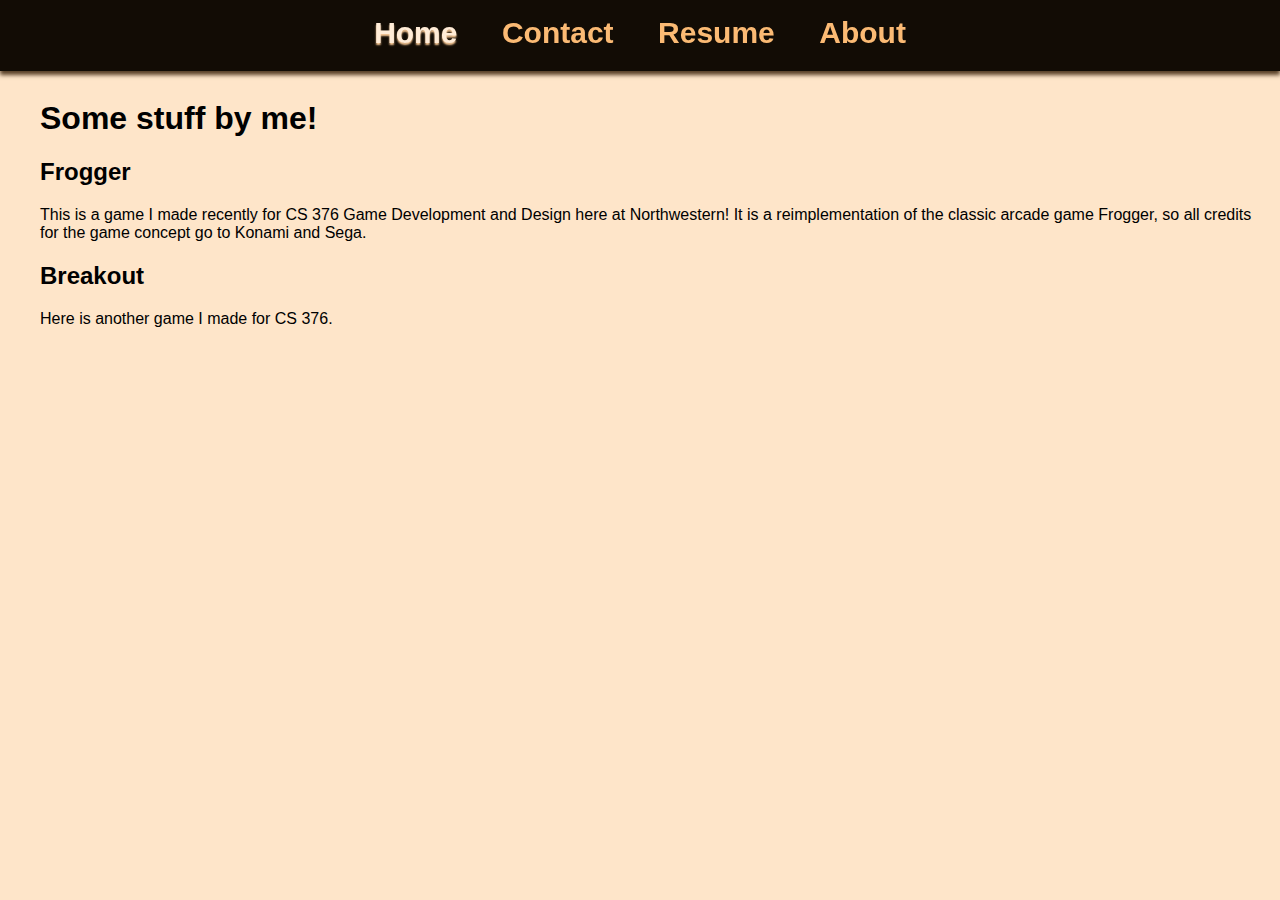
==== index.html @ dcdc4604 "Add files via upload" ====
<!DOCTYPE html>
<html>
    <head>
        <title>Home - Jada King</title>
        <link rel="stylesheet" href="styles.css">
    </head>
    <body>
        <nav role="navigation" class="top-nav">
            <ul>
                <li nav aria-current=page tabindex=0>Home</li>
                <!-- <li tabindex=1><a href="projects.html">Projects</a></li> -->
                <li tabindex=2><a href="contact.html">Contact</a></li>
                <li tabindex=3><a href="resume.pdf" target="_blank">Resume</a></li>
                <li tabindex=4><a href="about.html">About</a></li>
            </ul>
        </nav>
        <main>
            <h1>Some stuff by me!</h1>
            <div>
                <h2>Frogger</h2>
                <p>This is a game I made recently for CS 376 Game Development and Design here at Northwestern!
                    It is a reimplementation of the classic arcade game Frogger, so all credits for the game concept
                    go to Konami and Sega.
                </p>
            </div>
            <div>
                <h2>Breakout</h2>
                <p>Here is another game I made for CS 376.</p>
            </div>
        </main>
    </body>
</html>
---- styles.css ----
/* Everything */
body {
    background-color: rgb(254, 229, 201);
    font-family: sans-serif
}

.top-nav {
    background-color: rgb(18, 12, 5);
    position: fixed;
    color: rgb(251, 186, 116);
    top: 0px;
    right: 0px;
    left: 0px;
    box-shadow: 0px 4px 4px rgb(89, 65, 40);
    text-align: center;
}
nav [aria-current=page]{
    /* background-color: rgb(255, 207, 155); */
    color: rgb(255, 236, 215);
    text-shadow: 0px 2px 2px rgb(255, 207, 155);
    /* border-bottom: .25em solid rgb(97, 154, 103); */
    /* box-shadow: 0px 2px 2px rgb(68, 183, 79); */
}

nav.top-nav li{
    display: inline-block;
    font-family: sans-serif;
    font-weight: bold;
    margin-bottom: 5px;
    margin-right: 40px;
    user-select: none;
    font-size: 30px;
}

nav.top-nav li a{
    color: inherit;
    text-decoration: none;
}
nav.top-nav li a:visited{
    color: inherit;
    text-decoration: none;
}
nav.top-nav li:hover{
    color: rgb(255, 217, 156);
    text-shadow: 0px 2px 2px rgb(255, 207, 155);
    text-decoration: underline;
}


main{
    margin-top: 100px;
    margin-left: 2em;
}

/* Home Page */

/* Bio Page */
#pictobio div{

}

#portrait {
    float: left;
    /* border: 2px red dotted; */
    margin-right: 30px;
}

#bio {
    color: black;
    font-size: x-large;
    /* border: 2px red dotted; */
    width: 85%;
    margin: auto;
    
}

/* Contact Page */
form ul{
    list-style: none;
}

form ul li{
    margin-bottom: 10px;
}

form ul li label{
    display: inline-block;
    width: 100px;
    text-align: right;
}

input{
    width: 200px;
}

#submit{
    width: 100px;
}

input:invalid,
textarea:invalid {
    border: 1px dashed red;
}

input:valid,
textarea:valid {
    border: 2px solid black;
}
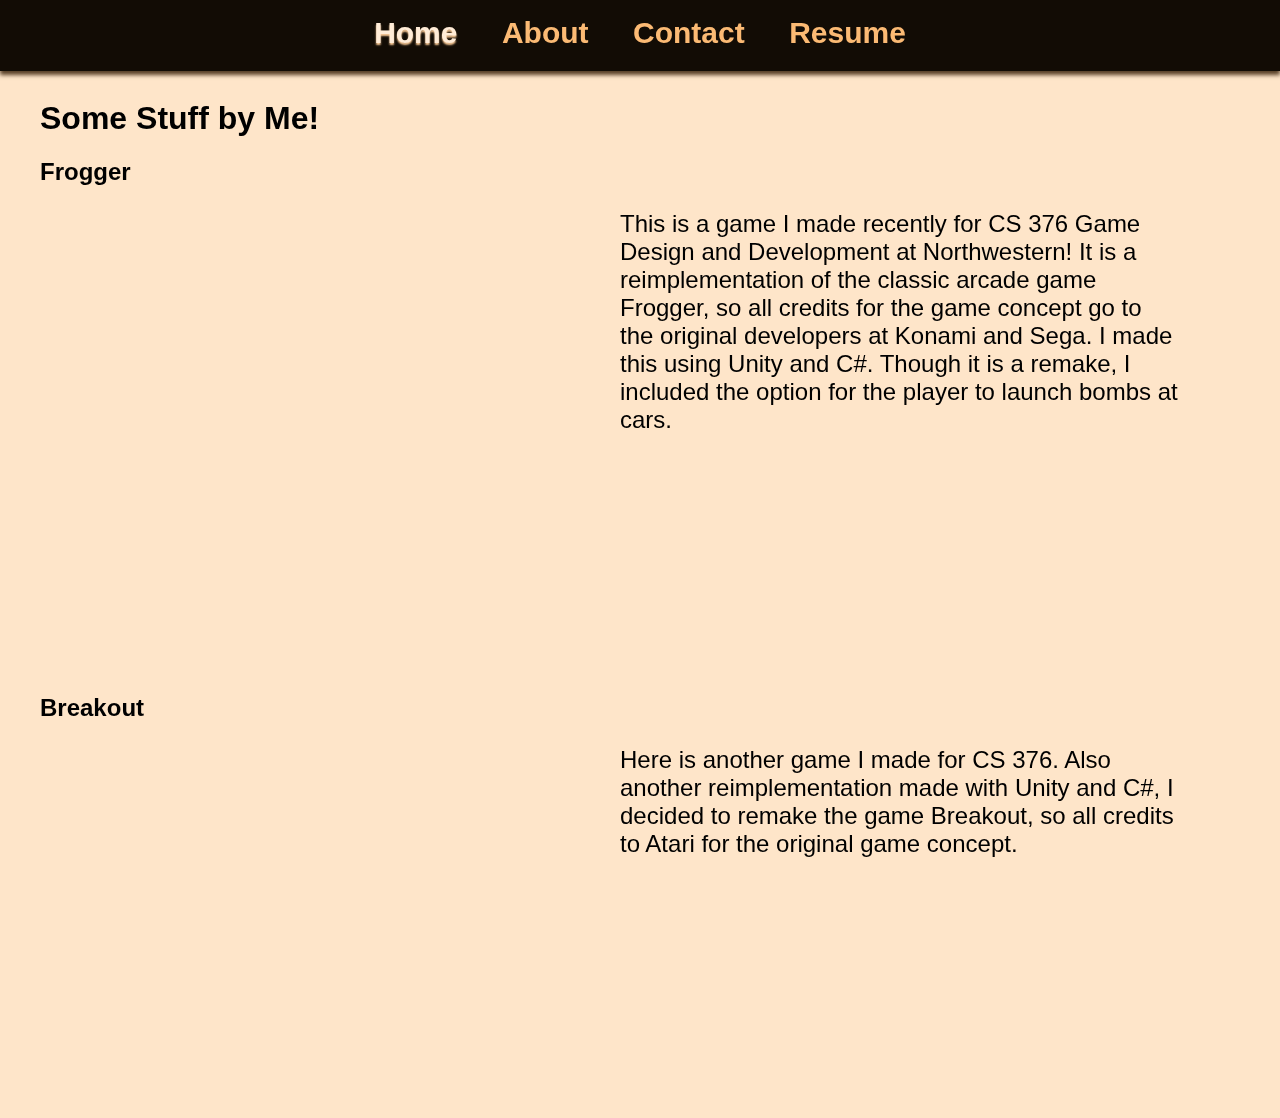
==== commit aea5c3de: "Add files via upload" ====
--- a/index.html
+++ b/index.html
@@ -8,24 +8,36 @@
         <nav role="navigation" class="top-nav">
             <ul>
                 <li nav aria-current=page tabindex=0>Home</li>
-                <!-- <li tabindex=1><a href="projects.html">Projects</a></li> -->
+                <li tabindex=1><a href="about.html">About</a></li>
                 <li tabindex=2><a href="contact.html">Contact</a></li>
                 <li tabindex=3><a href="resume.pdf" target="_blank">Resume</a></li>
-                <li tabindex=4><a href="about.html">About</a></li>
             </ul>
         </nav>
         <main>
-            <h1>Some stuff by me!</h1>
-            <div>
+            <h1>Some Stuff by Me!</h1>
+            <div class="project">
                 <h2>Frogger</h2>
-                <p>This is a game I made recently for CS 376 Game Development and Design here at Northwestern!
-                    It is a reimplementation of the classic arcade game Frogger, so all credits for the game concept
-                    go to Konami and Sega.
-                </p>
+                <div class="video">
+                    <iframe width="560" height="315" src="https://www.youtube.com/embed/iclS2pAcv9Q" title="YouTube video player" frameborder="0" allow="accelerometer; autoplay; clipboard-write; encrypted-media; gyroscope; picture-in-picture" allowfullscreen></iframe>
+                </div>
+                <div class="description">
+                    <p>This is a game I made recently for CS 376 Game Design and Development at Northwestern!
+                        It is a reimplementation of the classic arcade game Frogger, so all credits for the game concept
+                        go to the original developers at Konami and Sega. I made this using Unity and C#. Though it is a remake,
+                        I included the option for the player to launch bombs at cars.
+                    </p>
+                </div>
             </div>
-            <div>
+            
+            <div class="project">
                 <h2>Breakout</h2>
-                <p>Here is another game I made for CS 376.</p>
+                <div class="video">
+                    <iframe  width="560" height="315" src="https://www.youtube.com/embed/ANy_nWvxxHo" title="YouTube video player" frameborder="0" allow="accelerometer; autoplay; clipboard-write; encrypted-media; gyroscope; picture-in-picture" allowfullscreen></iframe>
+                </div>
+                <div class="description">
+                    <p>Here is another game I made for CS 376. Also another reimplementation made with Unity and C#, I decided to remake the game
+                        Breakout, so all credits to Atari for the original game concept.  </p>
+                </div>
             </div>
         </main>
     </body>
--- a/styles.css
+++ b/styles.css
@@ -54,6 +54,26 @@
 }
 
 /* Home Page */
+.project {
+    /* align-items: ; */
+    margin-bottom: 260px;
+    /* border: 2px red dotted; */
+}
+.video {
+    float: left;
+   /* display: block; */
+   margin-right: 20px;
+   /* clear: right; */
+   /* width: 65%; */
+}
+
+.description {
+    color: black;
+    font-size: x-large;
+    width: 85%;
+    margin: auto;
+
+}
 
 /* Bio Page */
 #pictobio div{
@@ -64,6 +84,13 @@
     float: left;
     /* border: 2px red dotted; */
     margin-right: 30px;
+    
+    
+}
+
+#portrait img{
+    width: 400px;
+    height: auto;
 }
 
 #bio {
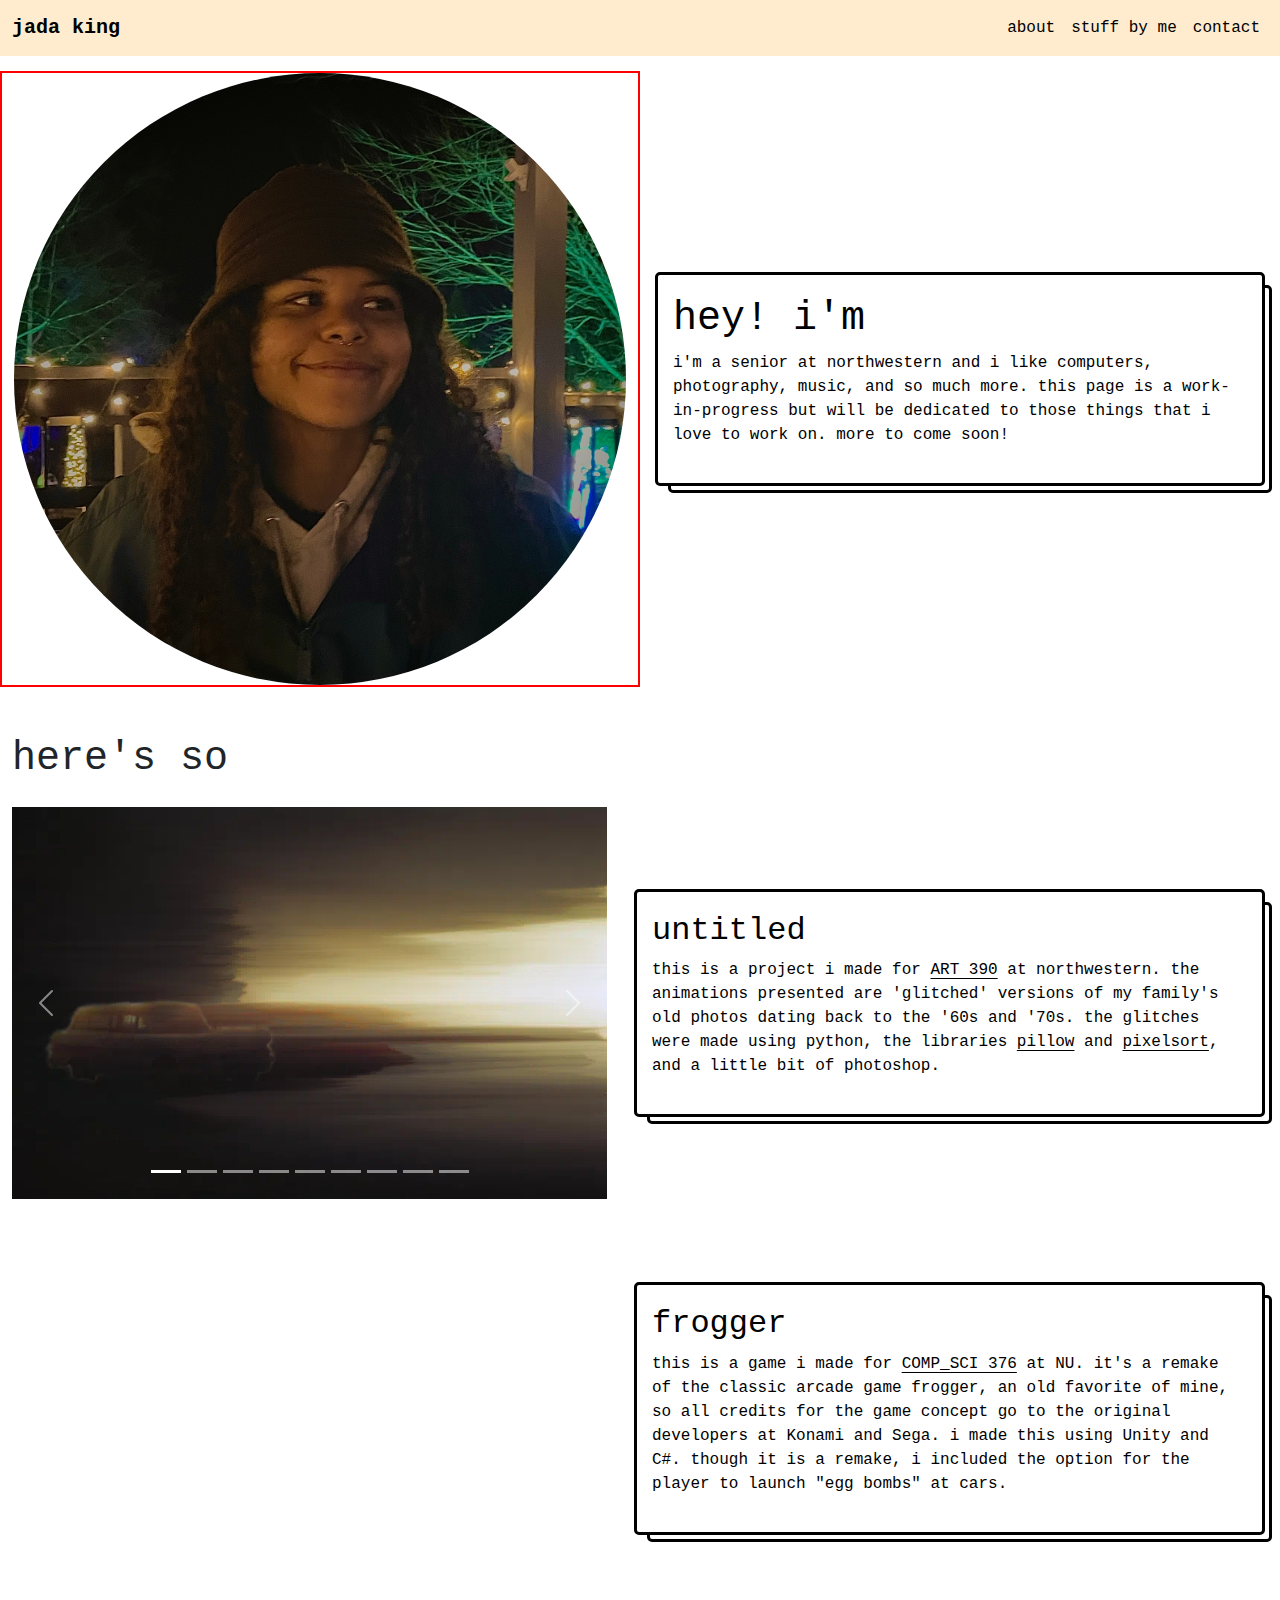
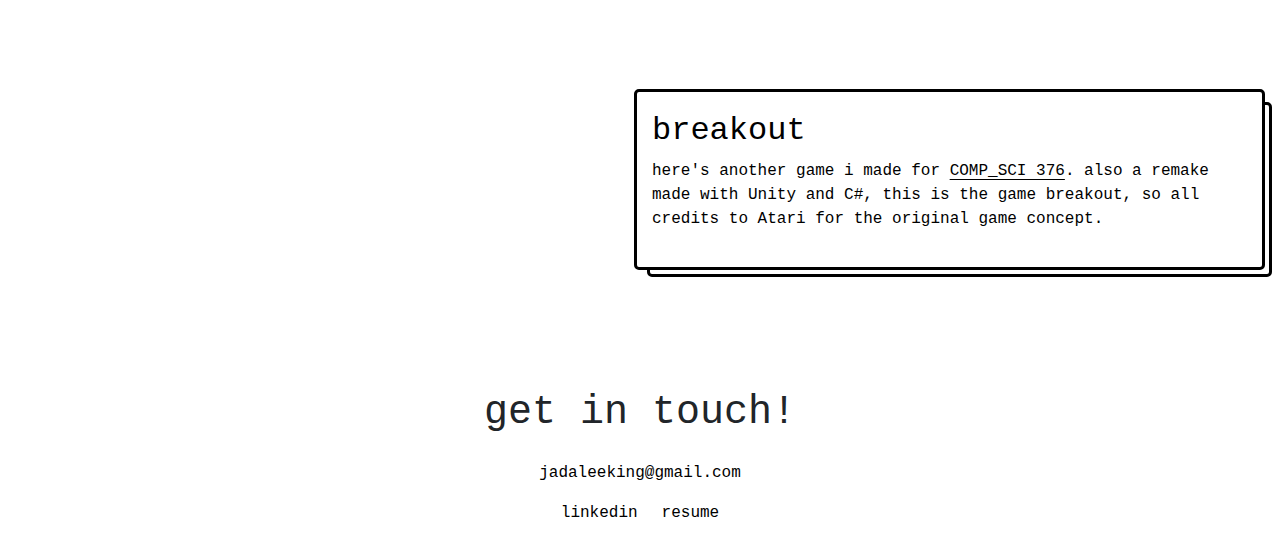
==== commit 2bcd3058: "basic structure of new site, all on one page." ====
--- a/index.html
+++ b/index.html
@@ -2,43 +2,211 @@
 <html>
     <head>
         <title>Home - Jada King</title>
+
+        <!-- Bootstrap CSS -->
+        <link href="https://cdn.jsdelivr.net/npm/bootstrap@5.3.3/dist/css/bootstrap.min.css" rel="stylesheet">
+
+        <!-- My CSS -->
         <link rel="stylesheet" href="styles.css">
+
+        
     </head>
     <body>
-        <nav role="navigation" class="top-nav">
-            <ul>
-                <li nav aria-current=page tabindex=0>Home</li>
-                <li tabindex=1><a href="about.html">About</a></li>
-                <li tabindex=2><a href="contact.html">Contact</a></li>
-                <li tabindex=3><a href="resume.pdf" target="_blank">Resume</a></li>
-            </ul>
+
+
+        <!-- menu -->
+        <nav class="navbar navbar-expand-md fixed-top" >
+            <div class="container-xxl">
+                <a href="" class="navbar-brand">
+                    <span class="fw-bold ">
+                        jada king
+                    </span>
+                </a>
+    
+                <button class="navbar-toggler" type="button" data-bs-toggle="collapse" data-bs-target="#main-nav" aria-controls="main-nav" aria-expanded="false" aria-label="Toggle navigation">
+                    <span class="navbar-toggler-icon"></span>
+                </button>
+    
+                <div class="collapse navbar-collapse justify-content-end align-center" id="main-nav">
+                    <ul class="navbar-nav">
+                        <li class="nav-item">
+                            <a class="nav-link" data-bs-toggle="collapse" data-bs-target=".navbar-collapse.show" href="#aboutme">about</a>
+                        </li>
+                        <li class="nav-item">
+                            <a class="nav-link" data-bs-toggle="collapse" data-bs-target=".navbar-collapse.show" href="#stuffbyme">stuff by me</a>
+                        </li>
+                        <li class="nav-item">
+                            <a class="nav-link" data-bs-toggle="collapse" data-bs-target=".navbar-collapse.show" href="#contact">contact</a>
+                        </li>
+                    </ul>
+                </div>
+            </div>
         </nav>
-        <main>
-            <h1>Some Stuff by Me!</h1>
-            <div class="project">
-                <h2>Frogger</h2>
-                <div class="video">
-                    <iframe width="560" height="315" src="https://www.youtube.com/embed/iclS2pAcv9Q" title="YouTube video player" frameborder="0" allow="accelerometer; autoplay; clipboard-write; encrypted-media; gyroscope; picture-in-picture" allowfullscreen></iframe>
-                </div>
-                <div class="description">
-                    <p>This is a game I made recently for CS 376 Game Design and Development at Northwestern!
-                        It is a reimplementation of the classic arcade game Frogger, so all credits for the game concept
-                        go to the original developers at Konami and Sega. I made this using Unity and C#. Though it is a remake,
-                        I included the option for the player to launch bombs at cars.
-                    </p>
-                </div>
-            </div>
-            
-            <div class="project">
-                <h2>Breakout</h2>
-                <div class="video">
-                    <iframe  width="560" height="315" src="https://www.youtube.com/embed/ANy_nWvxxHo" title="YouTube video player" frameborder="0" allow="accelerometer; autoplay; clipboard-write; encrypted-media; gyroscope; picture-in-picture" allowfullscreen></iframe>
-                </div>
-                <div class="description">
-                    <p>Here is another game I made for CS 376. Also another reimplementation made with Unity and C#, I decided to remake the game
-                        Breakout, so all credits to Atari for the original game concept.  </p>
-                </div>
-            </div>
-        </main>
+
+        <div class="container-fluid "> 
+            <!-- BIO -->
+            <section id="aboutme">
+                <!-- row: pic, bio -->
+                <div class="row pt-3 align-items-center">
+                    <div class="col-lg-6 m-auto" style="border: 2px solid red;">
+                        <img src="me sq.jpeg" class="rounded-circle img-fluid" alt="a picture of me">
+                    </div>
+                    
+                    <div class="col descr_border" >
+                        <!-- TODO: typing animation effect -->
+                        <h1 class="type-animation">hey! i'm jada.</h1>   
+                        <p>i'm a senior at northwestern and i like computers, photography, music, and
+                            so much more. this page is a work-in-progress but will be dedicated
+                            to those things that i love to work on. more to come soon!</p>
+                        <!-- <p>feel free to sign my guestbook while you're here :)</p> -->
+                    </div>
+                </div>
+            </section>
+
+            <!-- PROJECTS -->
+            <section id="stuffbyme">
+                <!-- row: section title -->
+                <div class="row mt-5 mb-3" >
+                    <h1 class="type-animation">here's some stuff i've made...</h1>
+                </div>
+
+                <!-- ART 390 -->
+                <!-- row: pic carousel, description -->
+                <div class="row mb-5 align-items-center">
+                    <!-- carousel -->
+                    <div id="carouselExampleIndicators" class="carousel slide col-lg">
+                        <div class="carousel-indicators">
+                            <button type="button" data-bs-target="#carouselExampleIndicators" data-bs-slide-to="0" class="active" aria-current="true" aria-label="Slide 1"></button>
+                            <button type="button" data-bs-target="#carouselExampleIndicators" data-bs-slide-to="1" aria-label="Slide 2"></button>
+                            <button type="button" data-bs-target="#carouselExampleIndicators" data-bs-slide-to="2" aria-label="Slide 3"></button>
+                            <button type="button" data-bs-target="#carouselExampleIndicators" data-bs-slide-to="3" aria-label="Slide 4"></button>
+                            <button type="button" data-bs-target="#carouselExampleIndicators" data-bs-slide-to="4" aria-label="Slide 5"></button>
+                            <button type="button" data-bs-target="#carouselExampleIndicators" data-bs-slide-to="5" aria-label="Slide 6"></button>
+                            <button type="button" data-bs-target="#carouselExampleIndicators" data-bs-slide-to="6" aria-label="Slide 7"></button>
+                            <button type="button" data-bs-target="#carouselExampleIndicators" data-bs-slide-to="7" aria-label="Slide 8"></button>
+                            <button type="button" data-bs-target="#carouselExampleIndicators" data-bs-slide-to="8" aria-label="Slide 9"></button>
+                        </div>
+                        <div class="carousel-inner">
+                            <div class="carousel-item active">
+                                <img src="photos/1.webp" class="d-block w-100" alt="...">
+                            </div>
+                            <div class="carousel-item">
+                                <img src="photos/2.webp" class="d-block w-100" alt="...">
+                            </div>
+                            <div class="carousel-item">
+                                <img src="photos/3.webp" class="d-block w-100" alt="...">
+                            </div>
+                            <div class="carousel-item">
+                                <img src="photos/4.webp" class="d-block w-100" alt="...">
+                            </div>
+                            <div class="carousel-item">
+                                <img src="photos/5.webp" class="d-block w-100" alt="...">
+                            </div>
+                            <div class="carousel-item">
+                                <img src="photos/6.webp" class="d-block w-100" alt="...">
+                            </div>
+                            <div class="carousel-item">
+                                <img src="photos/7.webp" class="d-block w-100" alt="...">
+                            </div>
+                            <div class="carousel-item">
+                                <img src="photos/8.webp" class="d-block w-100" alt="...">
+                            </div>
+                            <div class="carousel-item">
+                                <img src="photos/9.webp" class="d-block w-100" alt="...">
+                            </div>
+                        </div>
+                        <button class="carousel-control-prev" type="button" data-bs-target="#carouselExampleIndicators" data-bs-slide="prev">
+                            <span class="carousel-control-prev-icon" aria-hidden="true"></span>
+                            <span class="visually-hidden">Previous</span>
+                        </button>
+                        <button class="carousel-control-next" type="button" data-bs-target="#carouselExampleIndicators" data-bs-slide="next">
+                            <span class="carousel-control-next-icon" aria-hidden="true"></span>
+                            <span class="visually-hidden">Next</span>
+                        </button>
+                    </div>
+
+                    <!-- description -->
+                    <div class="col descr_border" >
+                        <h2>untitled</h2>
+                        <p class="course_descr">
+                            this is a project i made for
+                            <a class="link-offset-2" href="https://class-descriptions.northwestern.edu/4900/WCAS/ART/36300"n target="_blank">
+                                ART 390</a> at northwestern. the animations presented are 'glitched' versions of my
+                                family's old photos dating back to the '60s and '70s. the glitches were made using python,
+                                the libraries
+                                <a class="link-offset-2" href="https://pypi.org/project/pillow/" target="_blank">pillow</a> and
+                                <a class="link-offset-2" href="https://github.com/satyarth/pixelsort" target="_blank">pixelsort</a>,
+                                and a little bit of photoshop.
+                        </p>
+                    </div>
+                </div>
+
+                <!-- FROGGER -->
+                <!-- row: video, description -->
+                <div class="row mb-5 align-items-center">
+                    <div class="col-lg embed-responsive embed-responsive-16by9">
+                        <iframe class="embed-responsive-item" width="100%" height="315" src="https://www.youtube.com/embed/iclS2pAcv9Q" title="YouTube video player"  allow="accelerometer; autoplay; clipboard-write; encrypted-media; gyroscope; picture-in-picture" allowfullscreen></iframe>
+                    </div>
+                    <div class="col descr_border">
+                        <h2>frogger</h2>
+                        <p class="course_descr">this is a game i made for
+                            <a class="link-offset-2" href="https://class-descriptions.northwestern.edu/4880/MEAS/COMP_SCI/14887"n target="_blank">
+                                COMP_SCI 376</a> at NU.
+                            it's a remake of the classic arcade game frogger, an old favorite of mine, so all credits for the game concept
+                            go to the original developers at Konami and Sega. i made this using Unity and C#. though it is a remake,
+                            i included the option for the player to launch "egg bombs" at cars.
+                        </p>
+                    </div>
+                </div>
+
+                <!-- BREAKOUT -->
+                <!-- row: video, description -->
+                <div class="row align-items-center">
+                    <div class="col-lg embed-responsive embed-responsive-16by9">
+                        <iframe class="embed-responsive-item" width="100%" height="315" src="https://www.youtube.com/embed/ANy_nWvxxHo" title="YouTube video player" allow="accelerometer; autoplay; clipboard-write; encrypted-media; gyroscope; picture-in-picture" allowfullscreen></iframe>                    </div>
+                    <div class="col descr_border">
+                        <h2>breakout</h2>
+                        <p class="course_descr">here's another game i made for
+                            <a class="link-offset-2" href="https://class-descriptions.northwestern.edu/4880/MEAS/COMP_SCI/14887"n target="_blank">
+                            COMP_SCI 376</a>. also a remake made with Unity and C#, this is the game
+                            breakout, so all credits to Atari for the original game concept.
+                        </p>
+                    </div>
+                </div>
+            </section>
+
+            <!-- CONTACT -->
+            <section id="contact" class="contact_links">
+                <div class="row text-center mt-5">
+                    <h1 class="type-animation">get in touch!</h1>
+                </div>
+                <!-- EMAIL -->
+                <div class="row justify-content-center m-3">
+                    <div class="col-auto ">
+                        <a class="link-underline link-underline-opacity-0 " href="mailto:jadaleeking@gmail.com">jadaleeking@gmail.com</a>
+                    </div>
+                </div>
+
+                <!-- LINKEDIN & RESUME -->
+                <div class="row justify-content-center mb-3">
+                    <div class="col-auto">
+                        <a class="link-underline link-underline-opacity-0" href="https://www.linkedin.com/in/jadaking/" target="_blank">linkedin</a>
+                    </div>
+                    <div class="col-auto">
+                        <a class="link-underline link-underline-opacity-0" href="resume.pdf" target="_blank">resume</a>
+                    </div>
+                </div>
+            </section>
+        </div>
+        
+        <!-- My JS -->
+        <script src="js/main.js"></script>
+
+        <!-- Bootstrap JS -->
+        <script src="https://cdn.jsdelivr.net/npm/bootstrap@5.3.3/dist/js/bootstrap.bundle.min.js"></script>
     </body>
-</html>+</html>
+
+
+
+
--- a/styles.css
+++ b/styles.css
@@ -1,137 +1,205 @@
-
-/* Everything */
+@media DISABLED {
+    /* Everything */
+    body {
+        background-color: rgb(254, 229, 201);
+        font-family: sans-serif
+    }
+
+    .top-nav {
+        background-color: rgb(18, 12, 5);
+        position: fixed;
+        color: rgb(251, 186, 116);
+        top: 0px;
+        right: 0px;
+        left: 0px;
+        box-shadow: 0px 4px 4px rgb(89, 65, 40);
+        text-align: center;
+    }
+    nav [aria-current=page]{
+        /* background-color: rgb(255, 207, 155); */
+        color: rgb(255, 236, 215);
+        text-shadow: 0px 2px 2px rgb(255, 207, 155);
+        /* border-bottom: .25em solid rgb(97, 154, 103); */
+        /* box-shadow: 0px 2px 2px rgb(68, 183, 79); */
+    }
+
+    nav.top-nav li{
+        display: inline-block;
+        font-family: sans-serif;
+        font-weight: bold;
+        margin-bottom: 5px;
+        margin-right: 40px;
+        user-select: none;
+        font-size: 30px;
+    }
+
+    nav.top-nav li a{
+        color: inherit;
+        text-decoration: none;
+    }
+    nav.top-nav li a:visited{
+        color: inherit;
+        text-decoration: none;
+    }
+    nav.top-nav li:hover{
+        color: rgb(255, 217, 156);
+        text-shadow: 0px 2px 2px rgb(255, 207, 155);
+        text-decoration: underline;
+    }
+
+
+    main{
+        margin-top: 100px;
+        margin-left: 2em;
+    }
+
+    /* Home Page */
+    .project {
+        /* align-items: ; */
+        margin-bottom: 260px;
+        /* border: 2px red dotted; */
+    }
+    .video {
+        float: left;
+    /* display: block; */
+    margin-right: 20px;
+    /* clear: right; */
+    /* width: 65%; */
+    }
+
+    .description {
+        color: black;
+        font-size: x-large;
+        width: 85%;
+        margin: auto;
+
+    }
+
+    /* Bio Page */
+    #pictobio div{
+
+    }
+
+    #portrait {
+        float: left;
+        /* border: 2px red dotted; */
+        margin-right: 30px;
+        
+        
+    }
+
+    #portrait img{
+        width: 400px;
+        height: auto;
+    }
+
+    #bio {
+        color: black;
+        font-size: x-large;
+        /* border: 2px red dotted; */
+        width: 85%;
+        margin: auto;
+        
+    }
+
+    /* Contact Page */
+    form ul{
+        list-style: none;
+    }
+
+    form ul li{
+        margin-bottom: 10px;
+    }
+
+    form ul li label{
+        display: inline-block;
+        width: 100px;
+        text-align: right;
+    }
+
+    input{
+        width: 200px;
+    }
+
+    #submit{
+        width: 100px;
+    }
+
+    input:invalid,
+    textarea:invalid {
+        border: 1px dashed red;
+    }
+
+    input:valid,
+    textarea:valid {
+        border: 2px solid black;
+    }
+}
+
+* {
+    
+  font-family:Consolas,Monaco,Lucida Console,Liberation Mono,DejaVu Sans Mono,Bitstream Vera Sans Mono,Courier New;
+
+}
+
 body {
-    background-color: rgb(254, 229, 201);
-    font-family: sans-serif
-}
-
-.top-nav {
-    background-color: rgb(18, 12, 5);
-    position: fixed;
-    color: rgb(251, 186, 116);
-    top: 0px;
-    right: 0px;
-    left: 0px;
-    box-shadow: 0px 4px 4px rgb(89, 65, 40);
-    text-align: center;
-}
-nav [aria-current=page]{
-    /* background-color: rgb(255, 207, 155); */
-    color: rgb(255, 236, 215);
-    text-shadow: 0px 2px 2px rgb(255, 207, 155);
-    /* border-bottom: .25em solid rgb(97, 154, 103); */
-    /* box-shadow: 0px 2px 2px rgb(68, 183, 79); */
-}
-
-nav.top-nav li{
-    display: inline-block;
-    font-family: sans-serif;
-    font-weight: bold;
-    margin-bottom: 5px;
-    margin-right: 40px;
-    user-select: none;
-    font-size: 30px;
-}
-
-nav.top-nav li a{
-    color: inherit;
+    padding-top: 55px;
+}
+
+html {
+    scroll-padding-top: 55px;
+}
+
+.navbar {
+    background-color: blanchedalmond;
+}
+
+
+.course_descr a, a:link, a:visited {
+    color: black;
+}
+
+.course_descr a:hover {
+    color: #5D3FD3;
+}
+
+.contact_links a:link, a:visited {
+    color: black;
+    text-decoration: underline;
+}
+
+.contact_links a:hover {
+    color: green;
+    text-decoration: underline;
+}
+
+
+/* from stack overflow */
+.descr_border {
+    /* text-align: center; */
+    border: solid 3px black;
+    border-radius: 5px;
     text-decoration: none;
-}
-nav.top-nav li a:visited{
-    color: inherit;
-    text-decoration: none;
-}
-nav.top-nav li:hover{
-    color: rgb(255, 217, 156);
-    text-shadow: 0px 2px 2px rgb(255, 207, 155);
-    text-decoration: underline;
-}
-
-
-main{
-    margin-top: 100px;
-    margin-left: 2em;
-}
-
-/* Home Page */
-.project {
-    /* align-items: ; */
-    margin-bottom: 260px;
-    /* border: 2px red dotted; */
-}
-.video {
-    float: left;
-   /* display: block; */
-   margin-right: 20px;
-   /* clear: right; */
-   /* width: 65%; */
-}
-
-.description {
+    /* font-weight: 600; */
     color: black;
-    font-size: x-large;
-    width: 85%;
-    margin: auto;
-
-}
-
-/* Bio Page */
-#pictobio div{
-
-}
-
-#portrait {
-    float: left;
-    /* border: 2px red dotted; */
-    margin-right: 30px;
+    /* letter-spacing: 2px; */
+    padding: 20px 15px;
+    margin: 15px 15px;
+    background: white;
     
-    
-}
-
-#portrait img{
-    width: 400px;
-    height: auto;
-}
-
-#bio {
-    color: black;
-    font-size: x-large;
-    /* border: 2px red dotted; */
-    width: 85%;
-    margin: auto;
-    
-}
-
-/* Contact Page */
-form ul{
-    list-style: none;
-}
-
-form ul li{
-    margin-bottom: 10px;
-}
-
-form ul li label{
-    display: inline-block;
-    width: 100px;
-    text-align: right;
-}
-
-input{
-    width: 200px;
-}
-
-#submit{
-    width: 100px;
-}
-
-input:invalid,
-textarea:invalid {
-    border: 1px dashed red;
-}
-
-input:valid,
-textarea:valid {
-    border: 2px solid black;
-}
-
+    position: relative; /* new */
+}
+
+.descr_border:after {
+    content: "";
+    position: absolute;
+    display: block;
+    background: inherit;
+    border-radius: inherit;
+    border: inherit;
+    left: 10px;
+    top: 10px;
+    width: 100%;
+    height: 100%;
+    z-index: -1;
+  }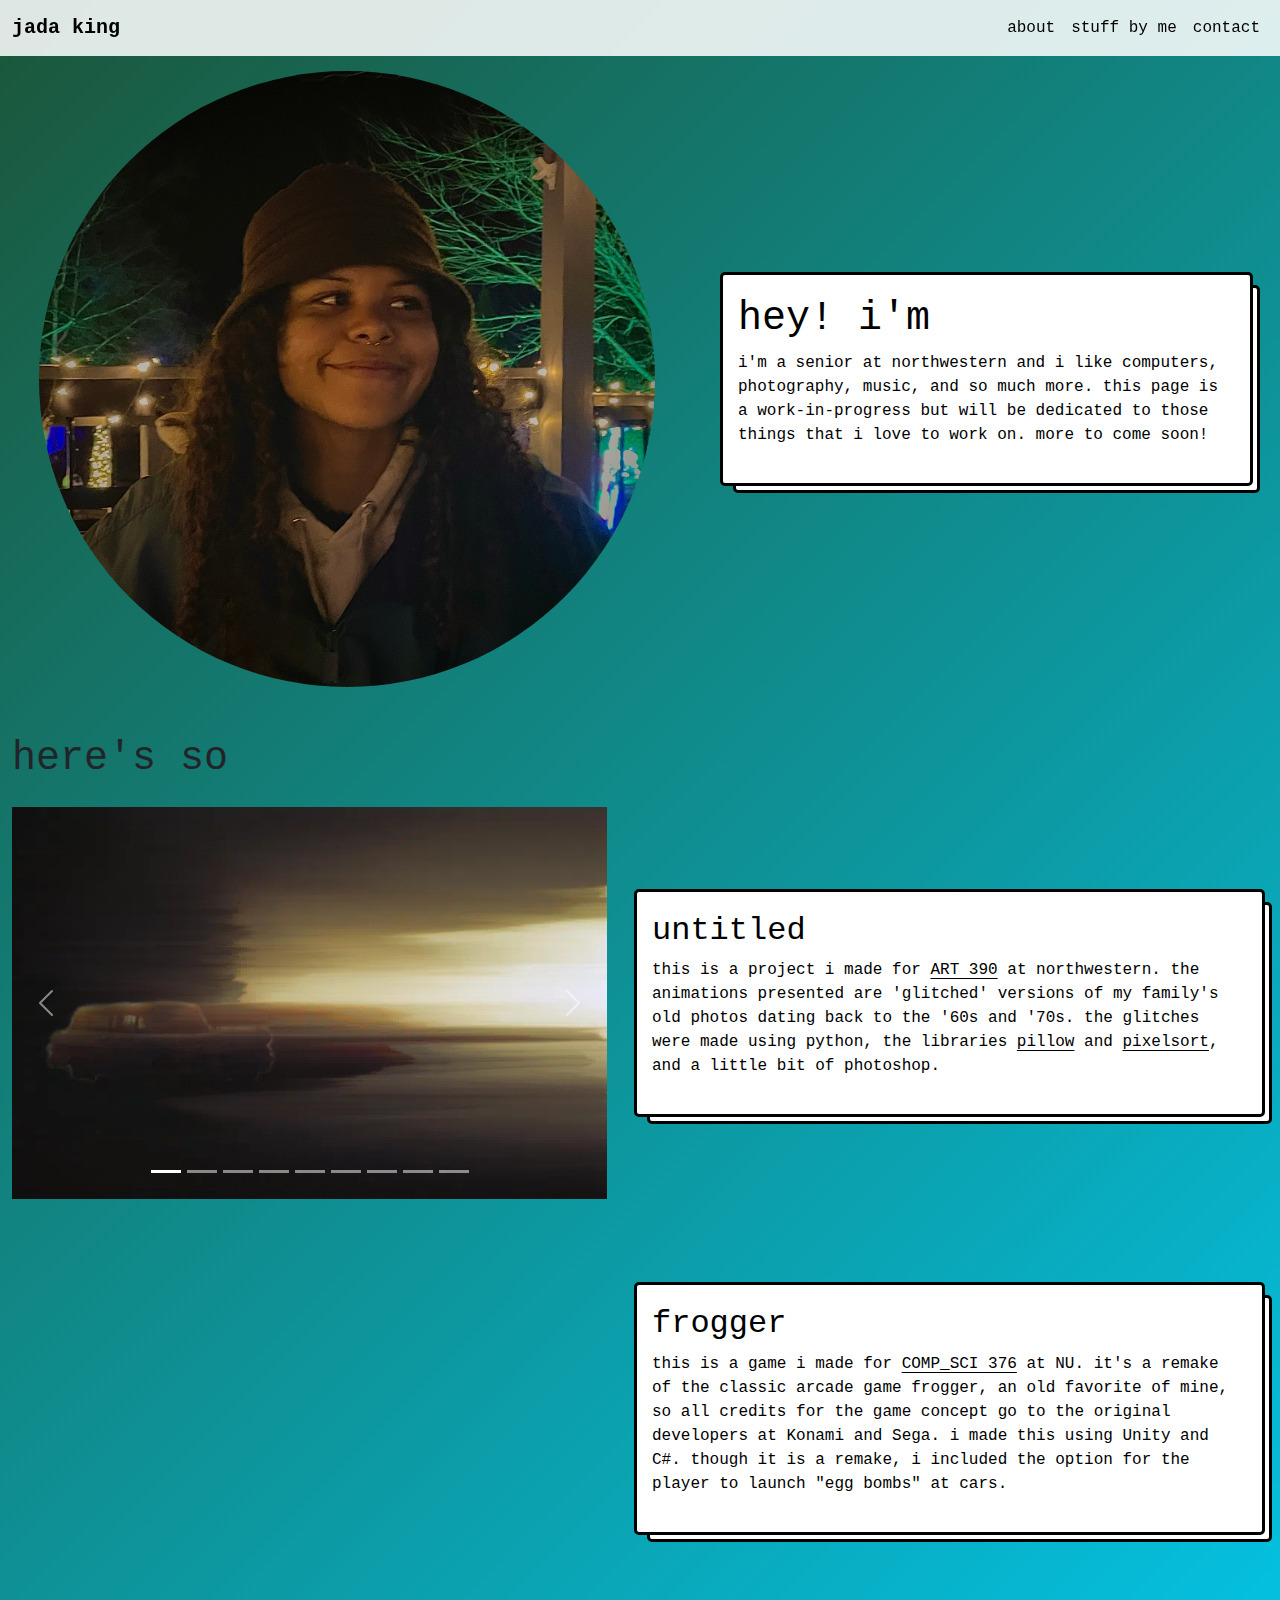
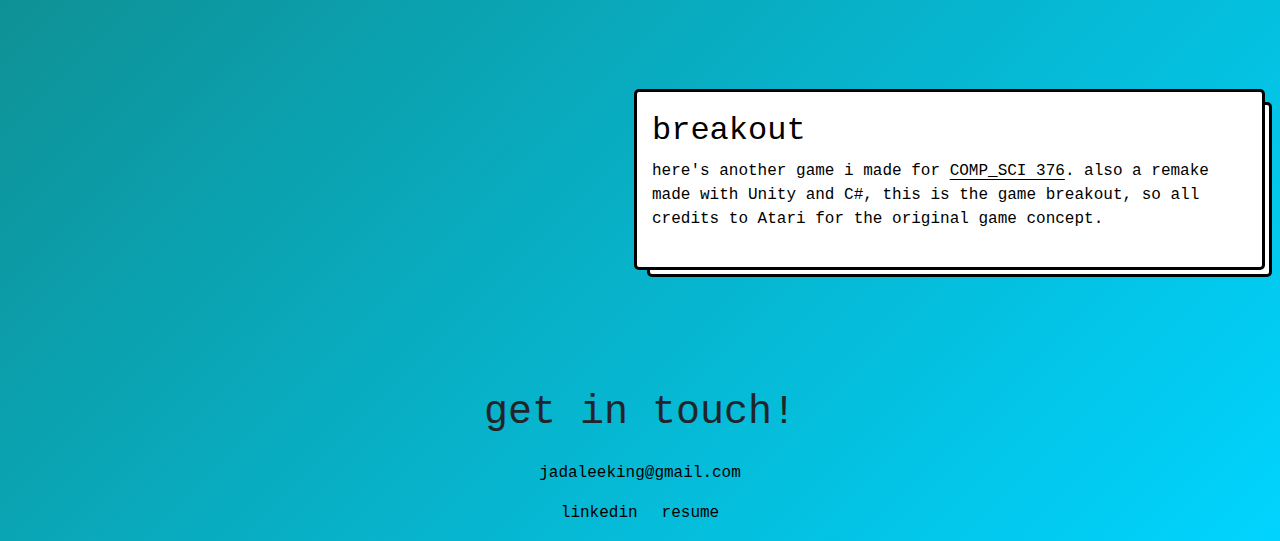
==== commit 6c765b8d: "new version of site, still work in progress" ====
--- a/index.html
+++ b/index.html
@@ -23,8 +23,11 @@
                     </span>
                 </a>
     
-                <button class="navbar-toggler" type="button" data-bs-toggle="collapse" data-bs-target="#main-nav" aria-controls="main-nav" aria-expanded="false" aria-label="Toggle navigation">
-                    <span class="navbar-toggler-icon"></span>
+                <button class="navbar-toggler collapsed" type="button" data-bs-toggle="collapse" data-bs-target="#main-nav" aria-controls="main-nav" aria-expanded="false" aria-label="Toggle navigation" onclick="toggleNavbarColor()">
+                    <!-- <span class="navbar-toggler-icon"></span> -->
+                    <span class="toggler-icon top-bar"></span>
+                    <span class="toggler-icon middle-bar"></span>
+                    <span class="toggler-icon bottom-bar"></span>
                 </button>
     
                 <div class="collapse navbar-collapse justify-content-end align-center" id="main-nav">
@@ -47,12 +50,12 @@
             <!-- BIO -->
             <section id="aboutme">
                 <!-- row: pic, bio -->
-                <div class="row pt-3 align-items-center">
-                    <div class="col-lg-6 m-auto" style="border: 2px solid red;">
+                <div class="row pt-3 align-items-center" >
+                    <div class="col-lg-6 col-md-6 col-sm-12 col-12 m-auto" >
                         <img src="me sq.jpeg" class="rounded-circle img-fluid" alt="a picture of me">
                     </div>
                     
-                    <div class="col descr_border" >
+                    <div class="col-lg-5 col-md-5 col-sm-11 col-11 m-auto descr_border" >
                         <!-- TODO: typing animation effect -->
                         <h1 class="type-animation">hey! i'm jada.</h1>   
                         <p>i'm a senior at northwestern and i like computers, photography, music, and
--- a/styles.css
+++ b/styles.css
@@ -137,13 +137,13 @@
 }
 
 * {
-    
-  font-family:Consolas,Monaco,Lucida Console,Liberation Mono,DejaVu Sans Mono,Bitstream Vera Sans Mono,Courier New;
+    font-family:Consolas,Monaco,Lucida Console,Liberation Mono,DejaVu Sans Mono,Bitstream Vera Sans Mono,Courier New;
 
 }
 
 body {
     padding-top: 55px;
+    background-image: linear-gradient(135deg, #1B5639, rgba(0,212,255, 1) 100%)
 }
 
 html {
@@ -151,8 +151,115 @@
 }
 
 .navbar {
-    background-color: blanchedalmond;
-}
+    /* background-color: #005C53; */
+    /* background-image: linear-gradient(135deg, #1B5639, rgba(0,212,255, 1) 100%) */
+    /* background-color: rgba(255,255,255,.7); */
+    background-color: rgba(255, 255, 255, 0.858);
+    transition: background-color .1s ease-out;
+}
+
+/* .navbar.expanded {
+    background-image: linear-gradient(135deg, #1B5639, rgba(0,212,255, 1) 100%);
+    background-color: rgba(255, 255, 255, 0.858);
+    transition: background-color .1s ease-out;
+} */
+
+/* 
+1B5639
+C5B6A9
+473220
+403633
+4DAB8C
+*/
+
+/* 
+#042940
+
+*/
+
+
+/* HAMBURGER NAV TOGGLE DESIGN THANKS TO  https://youtu.be/_MrShB9fh7U?si=YVWhz6t8nnQq2waH */
+.navbar-toggler {
+    width: 20px;
+    height: 20px;
+    position: relative;
+    transition: .5s ease-in-out;
+
+}
+
+.navbar-toggler,
+.navbar-toggler:focus,
+.navbar-toggler:active,
+.navbar-toggler-icon:focus {
+    outline: none;
+    box-shadow: none;
+    border: 0;
+    
+}
+
+.navbar-toggler span {
+    margin: 0;
+    padding: 0;
+    
+}
+
+.toggler-icon {
+    display: block;
+    position: absolute;
+    height: 3px;
+    width: 100%;
+    background: black;
+    border-radius: 1px;
+    opacity: 1;
+    left: 0;
+    /* top: 10px; */
+    transform: rotate(0deg);
+    transition: .25s ease-in-out;
+}
+
+.middle-bar {
+    margin-top: 0px;
+}
+
+/* when navigation is clicked */
+
+.navbar-toggler .top-bar {
+    margin-top: 0px;
+    transform: rotate(135deg); 
+}
+
+.navbar-toggler .middle-bar {
+    opacity: 0;
+    filter: alpha(opacity=0);
+}
+
+.navbar-toggler .bottom-bar {
+    margin-top: 0px;
+    transform: rotate(-135deg);
+}
+
+/* state when the navbar is collapsed */
+.navbar-toggler.collapsed .top-bar {
+    margin-top: -10px;
+    transform: rotate(0deg);
+}
+
+.navbar-toggler.collapsed .middle-bar {
+    opacity: 1;
+    filter: alpha(opacity=100);
+}
+
+.navbar-toggler.collapsed .bottom-bar {
+    margin-top: 10px;
+    transform: rotate(0deg);
+}
+
+/* color of 3 lines in hamburger nav */
+.navbar-toggler .toggler-icon {
+    /* background: linear-gradient(263deg, rgba(252,74,74,1) 0%, rgba(0,212,255, 1) 100%); */
+    background: linear-gradient(135deg, #1B5639, rgba(0,212,255, 1) 100%)
+}
+
 
 
 .course_descr a, a:link, a:visited {
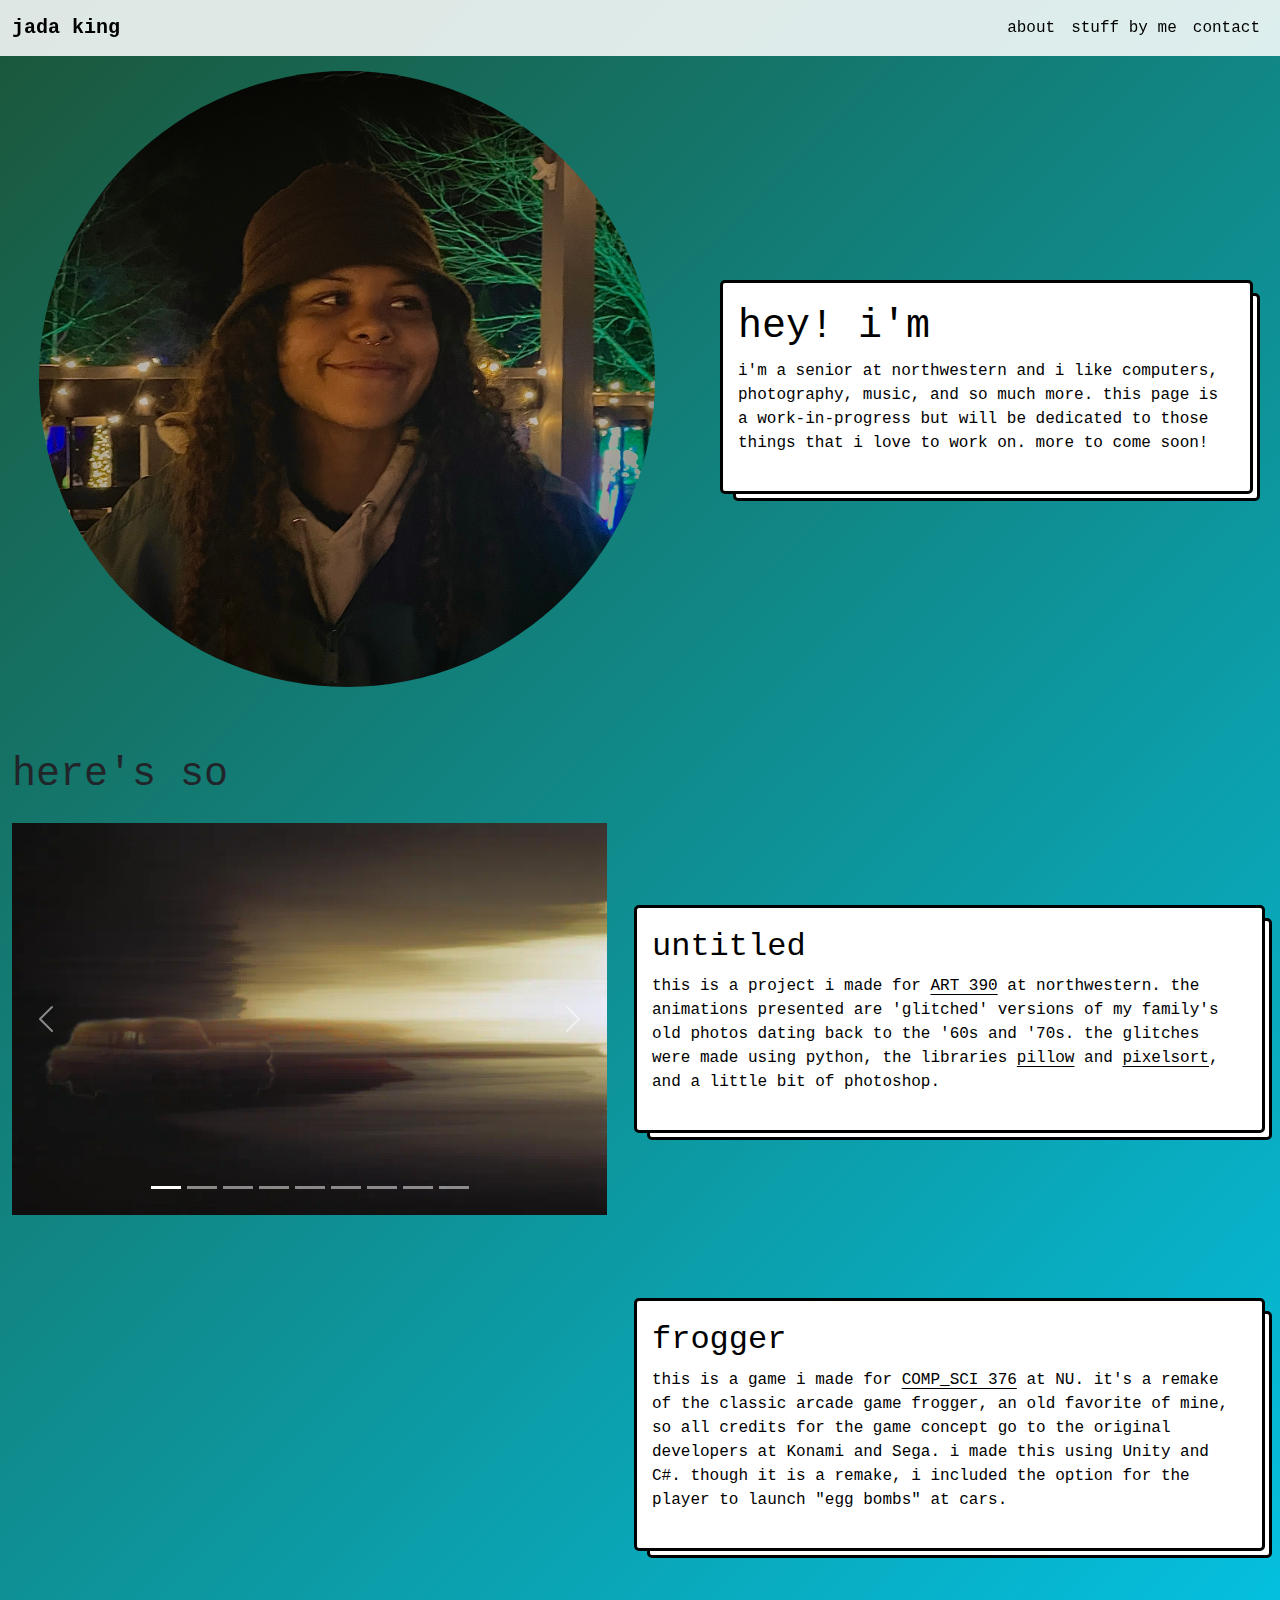
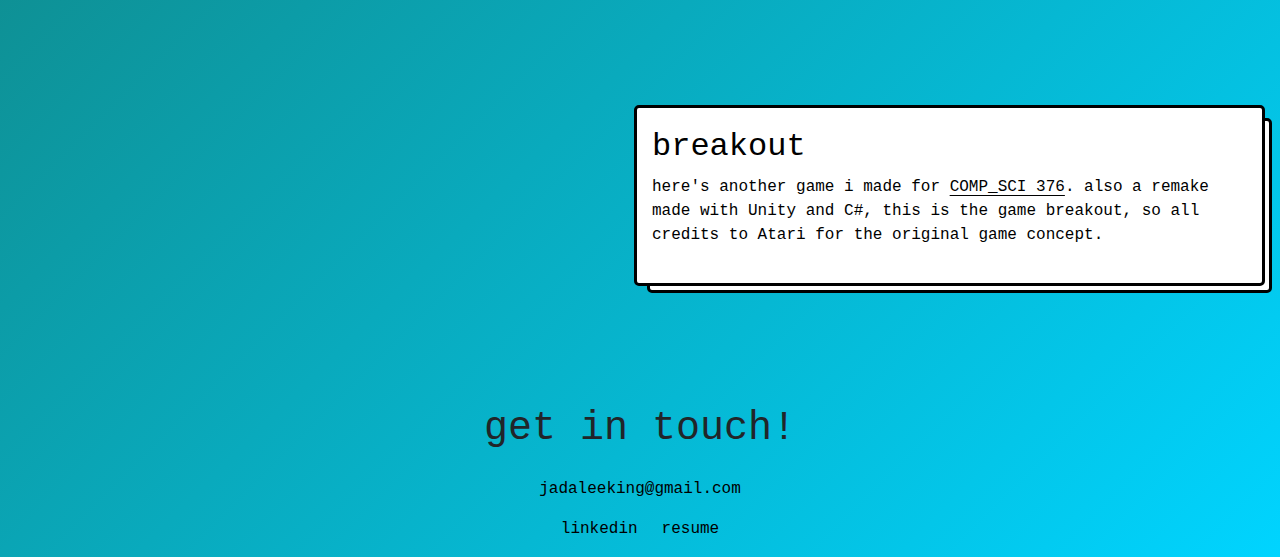
==== commit c18b87f6: "fixed some sizings for smaller screens, deleted old files" ====
--- a/index.html
+++ b/index.html
@@ -51,11 +51,11 @@
             <section id="aboutme">
                 <!-- row: pic, bio -->
                 <div class="row pt-3 align-items-center" >
-                    <div class="col-lg-6 col-md-6 col-sm-12 col-12 m-auto" >
+                    <div class="col-9 col-sm-10 col-lg-6 m-auto mb-3" >  <!-- col-lg-6 col-md-6 col-sm-12 col-12  -->
                         <img src="me sq.jpeg" class="rounded-circle img-fluid" alt="a picture of me">
                     </div>
                     
-                    <div class="col-lg-5 col-md-5 col-sm-11 col-11 m-auto descr_border" >
+                    <div class="col-11 col-sm-11 col-lg-5 m-auto descr_border" >    <!-- col-lg-5 col-md-5 col-sm-11 col-11 m-auto descr_border -->
                         <!-- TODO: typing animation effect -->
                         <h1 class="type-animation">hey! i'm jada.</h1>   
                         <p>i'm a senior at northwestern and i like computers, photography, music, and
@@ -153,7 +153,7 @@
                     <div class="col descr_border">
                         <h2>frogger</h2>
                         <p class="course_descr">this is a game i made for
-                            <a class="link-offset-2" href="https://class-descriptions.northwestern.edu/4880/MEAS/COMP_SCI/14887"n target="_blank">
+                            <a class="link-offset-2" href="https://www.mccormick.northwestern.edu/computer-science/academics/courses/descriptions/376.html"n target="_blank">
                                 COMP_SCI 376</a> at NU.
                             it's a remake of the classic arcade game frogger, an old favorite of mine, so all credits for the game concept
                             go to the original developers at Konami and Sega. i made this using Unity and C#. though it is a remake,
@@ -170,7 +170,7 @@
                     <div class="col descr_border">
                         <h2>breakout</h2>
                         <p class="course_descr">here's another game i made for
-                            <a class="link-offset-2" href="https://class-descriptions.northwestern.edu/4880/MEAS/COMP_SCI/14887"n target="_blank">
+                            <a class="link-offset-2" href="https://www.mccormick.northwestern.edu/computer-science/academics/courses/descriptions/376.html"n target="_blank">
                             COMP_SCI 376</a>. also a remake made with Unity and C#, this is the game
                             breakout, so all credits to Atari for the original game concept.
                         </p>
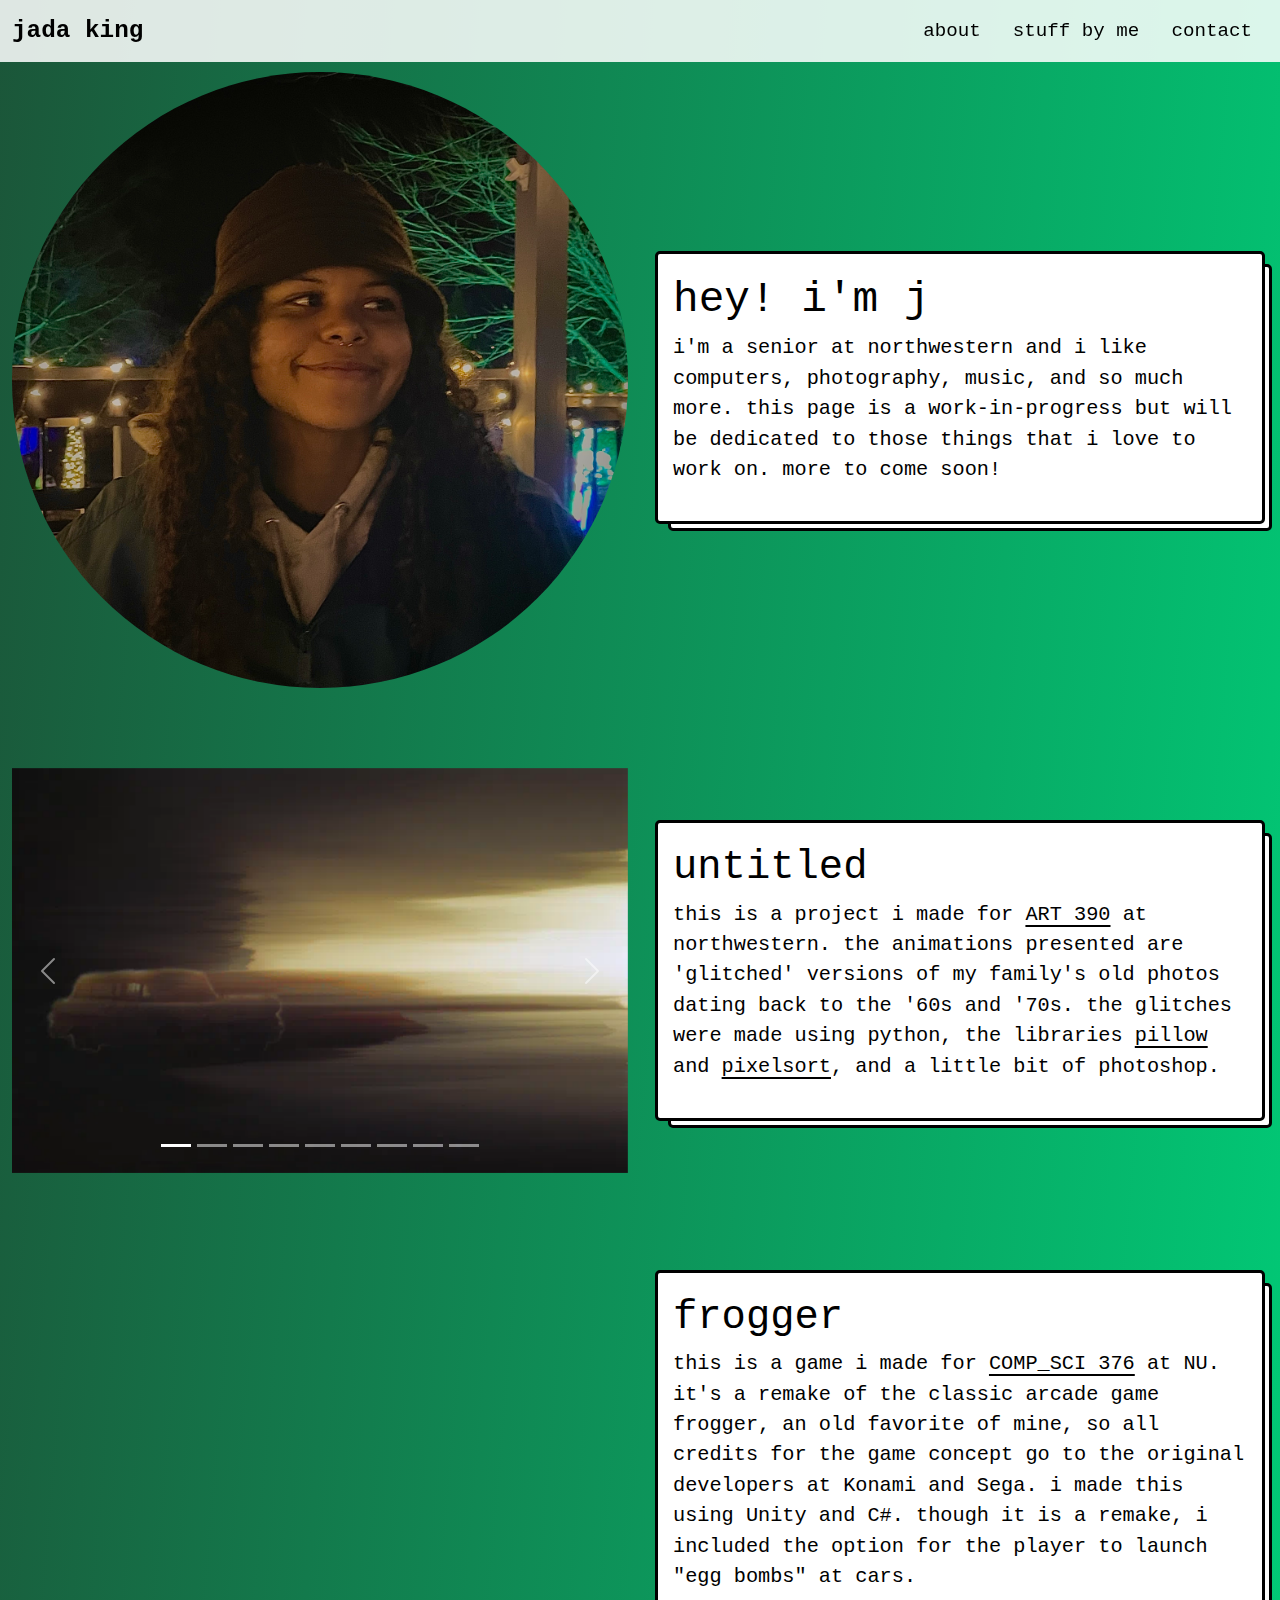
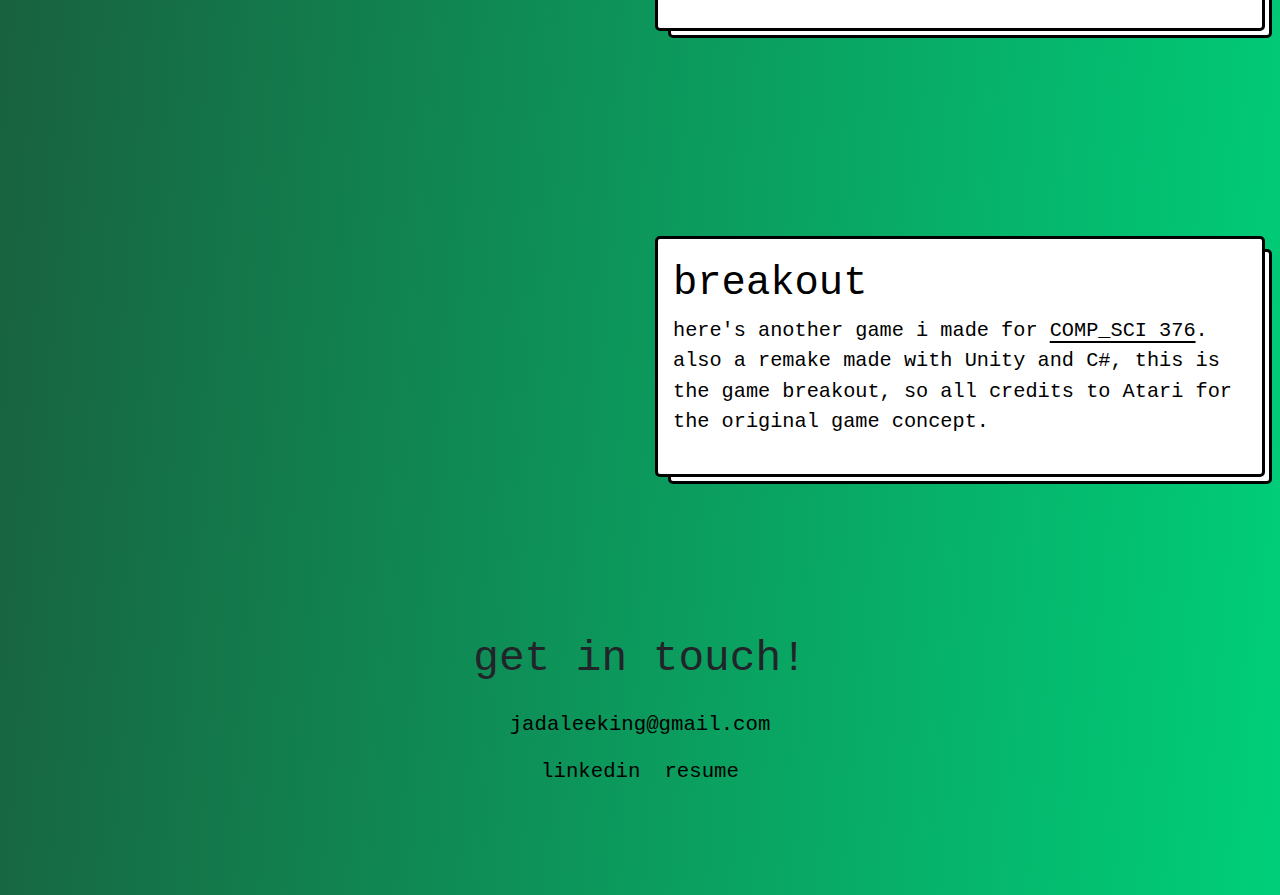
==== commit 7d5fd25f: "more sizing fixes" ====
--- a/index.html
+++ b/index.html
@@ -18,7 +18,7 @@
         <nav class="navbar navbar-expand-md fixed-top" >
             <div class="container-xxl">
                 <a href="" class="navbar-brand">
-                    <span class="fw-bold ">
+                    <span class="fw-bold navbar-name">
                         jada king
                     </span>
                 </a>
@@ -32,13 +32,13 @@
     
                 <div class="collapse navbar-collapse justify-content-end align-center" id="main-nav">
                     <ul class="navbar-nav">
-                        <li class="nav-item">
+                        <li class="nav-item mx-2">
                             <a class="nav-link" data-bs-toggle="collapse" data-bs-target=".navbar-collapse.show" href="#aboutme">about</a>
                         </li>
-                        <li class="nav-item">
+                        <li class="nav-item mx-2">
                             <a class="nav-link" data-bs-toggle="collapse" data-bs-target=".navbar-collapse.show" href="#stuffbyme">stuff by me</a>
                         </li>
-                        <li class="nav-item">
+                        <li class="nav-item mx-2">
                             <a class="nav-link" data-bs-toggle="collapse" data-bs-target=".navbar-collapse.show" href="#contact">contact</a>
                         </li>
                     </ul>
@@ -50,15 +50,15 @@
             <!-- BIO -->
             <section id="aboutme">
                 <!-- row: pic, bio -->
-                <div class="row pt-3 align-items-center" >
-                    <div class="col-9 col-sm-10 col-lg-6 m-auto mb-3" >  <!-- col-lg-6 col-md-6 col-sm-12 col-12  -->
+                <div class="row align-items-center" >
+                    <div class="col-9 col-sm-10 col-lg-6 mx-auto mb-3 " >  <!-- col-lg-6 col-md-6 col-sm-12 col-12  -->
                         <img src="me sq.jpeg" class="rounded-circle img-fluid" alt="a picture of me">
                     </div>
                     
-                    <div class="col-11 col-sm-11 col-lg-5 m-auto descr_border" >    <!-- col-lg-5 col-md-5 col-sm-11 col-11 m-auto descr_border -->
+                    <div class="col descr_border" >    <!-- col-lg-5 col-md-5 col-sm-11 col-11 m-auto descr_border -->
                         <!-- TODO: typing animation effect -->
                         <h1 class="type-animation">hey! i'm jada.</h1>   
-                        <p>i'm a senior at northwestern and i like computers, photography, music, and
+                        <p class="">i'm a senior at northwestern and i like computers, photography, music, and
                             so much more. this page is a work-in-progress but will be dedicated
                             to those things that i love to work on. more to come soon!</p>
                         <!-- <p>feel free to sign my guestbook while you're here :)</p> -->
@@ -70,14 +70,14 @@
             <section id="stuffbyme">
                 <!-- row: section title -->
                 <div class="row mt-5 mb-3" >
-                    <h1 class="type-animation">here's some stuff i've made...</h1>
+                    <!-- <h1 class="type-animation">here's some stuff i've made...</h1> -->
                 </div>
 
                 <!-- ART 390 -->
                 <!-- row: pic carousel, description -->
                 <div class="row mb-5 align-items-center">
                     <!-- carousel -->
-                    <div id="carouselExampleIndicators" class="carousel slide col-lg">
+                    <div id="carouselExampleIndicators" class="carousel slide col-lg-6">
                         <div class="carousel-indicators">
                             <button type="button" data-bs-target="#carouselExampleIndicators" data-bs-slide-to="0" class="active" aria-current="true" aria-label="Slide 1"></button>
                             <button type="button" data-bs-target="#carouselExampleIndicators" data-bs-slide-to="1" aria-label="Slide 2"></button>
@@ -130,7 +130,7 @@
 
                     <!-- description -->
                     <div class="col descr_border" >
-                        <h2>untitled</h2>
+                        <h2 class="type-animation">untitled</h2>
                         <p class="course_descr">
                             this is a project i made for
                             <a class="link-offset-2" href="https://class-descriptions.northwestern.edu/4900/WCAS/ART/36300"n target="_blank">
@@ -147,11 +147,11 @@
                 <!-- FROGGER -->
                 <!-- row: video, description -->
                 <div class="row mb-5 align-items-center">
-                    <div class="col-lg embed-responsive embed-responsive-16by9">
-                        <iframe class="embed-responsive-item" width="100%" height="315" src="https://www.youtube.com/embed/iclS2pAcv9Q" title="YouTube video player"  allow="accelerometer; autoplay; clipboard-write; encrypted-media; gyroscope; picture-in-picture" allowfullscreen></iframe>
-                    </div>
-                    <div class="col descr_border">
-                        <h2>frogger</h2>
+                    <div class="col-lg-6 col-11 m-auto embed-responsive embed-responsive-16by9">
+                        <iframe class="embed-responsive-item" width="100%" height="450" src="https://www.youtube.com/embed/iclS2pAcv9Q" title="YouTube video player"  allow="accelerometer; autoplay; clipboard-write; encrypted-media; gyroscope; picture-in-picture" allowfullscreen></iframe>
+                    </div>
+                    <div class="col-lg col descr_border">
+                        <h2 class="type-animation">frogger</h2>
                         <p class="course_descr">this is a game i made for
                             <a class="link-offset-2" href="https://www.mccormick.northwestern.edu/computer-science/academics/courses/descriptions/376.html"n target="_blank">
                                 COMP_SCI 376</a> at NU.
@@ -165,10 +165,10 @@
                 <!-- BREAKOUT -->
                 <!-- row: video, description -->
                 <div class="row align-items-center">
-                    <div class="col-lg embed-responsive embed-responsive-16by9">
-                        <iframe class="embed-responsive-item" width="100%" height="315" src="https://www.youtube.com/embed/ANy_nWvxxHo" title="YouTube video player" allow="accelerometer; autoplay; clipboard-write; encrypted-media; gyroscope; picture-in-picture" allowfullscreen></iframe>                    </div>
-                    <div class="col descr_border">
-                        <h2>breakout</h2>
+                    <div class="col-lg-6 col-11 m-auto embed-responsive embed-responsive-16by9">
+                        <iframe class="embed-responsive-item" width="100%" height="450" src="https://www.youtube.com/embed/ANy_nWvxxHo" title="YouTube video player" allow="accelerometer; autoplay; clipboard-write; encrypted-media; gyroscope; picture-in-picture" allowfullscreen></iframe>                    </div>
+                    <div class="col-lg col descr_border">
+                        <h2 class="type-animation">breakout</h2>
                         <p class="course_descr">here's another game i made for
                             <a class="link-offset-2" href="https://www.mccormick.northwestern.edu/computer-science/academics/courses/descriptions/376.html"n target="_blank">
                             COMP_SCI 376</a>. also a remake made with Unity and C#, this is the game
@@ -191,7 +191,7 @@
                 </div>
 
                 <!-- LINKEDIN & RESUME -->
-                <div class="row justify-content-center mb-3">
+                <div class="row justify-content-center mb-5">
                     <div class="col-auto">
                         <a class="link-underline link-underline-opacity-0" href="https://www.linkedin.com/in/jadaking/" target="_blank">linkedin</a>
                     </div>
--- a/styles.css
+++ b/styles.css
@@ -142,12 +142,23 @@
 }
 
 body {
-    padding-top: 55px;
-    background-image: linear-gradient(135deg, #1B5639, rgba(0,212,255, 1) 100%)
+    /* padding-top: 75px; */
+    /* padding-top: 5.5rem; */
+    padding-top: 5.6vmax;
+    background-image: linear-gradient(95deg, #1B5639, rgb(0, 207, 121) 100%);
+    padding-bottom: 60px;
 }
 
 html {
-    scroll-padding-top: 55px;
+    scroll-padding-top: 75px;
+}
+
+.navbar-name {
+    font-size: 1.9vmax;
+}
+
+.nav-link {
+    font-size: 1.5vmax;
 }
 
 .navbar {
@@ -270,13 +281,17 @@
     color: #5D3FD3;
 }
 
+.contact_links a {
+    font-size: 2.3vh;
+}
+
 .contact_links a:link, a:visited {
     color: black;
     text-decoration: underline;
 }
 
 .contact_links a:hover {
-    color: green;
+    color: pink;
     text-decoration: underline;
 }
 
@@ -309,4 +324,25 @@
     width: 100%;
     height: 100%;
     z-index: -1;
-  }+  }
+
+/* 1vw = 1% of viewport width
+
+1vh = 1% of viewport height
+
+1vmin = 1vw or 1vh, whichever is smaller
+
+1vmax = 1vw or 1vh, whichever is larger */
+h1 {
+    /* font-size: 3vmax; */
+    font-size: 4.75vh;
+}
+h2 {
+    /* font-size: 2.5vmax; */
+    font-size: 4.5vh;
+}
+p {
+    /* font-size: 1.4vmax; */
+    font-size: 2.25vh;
+}
+
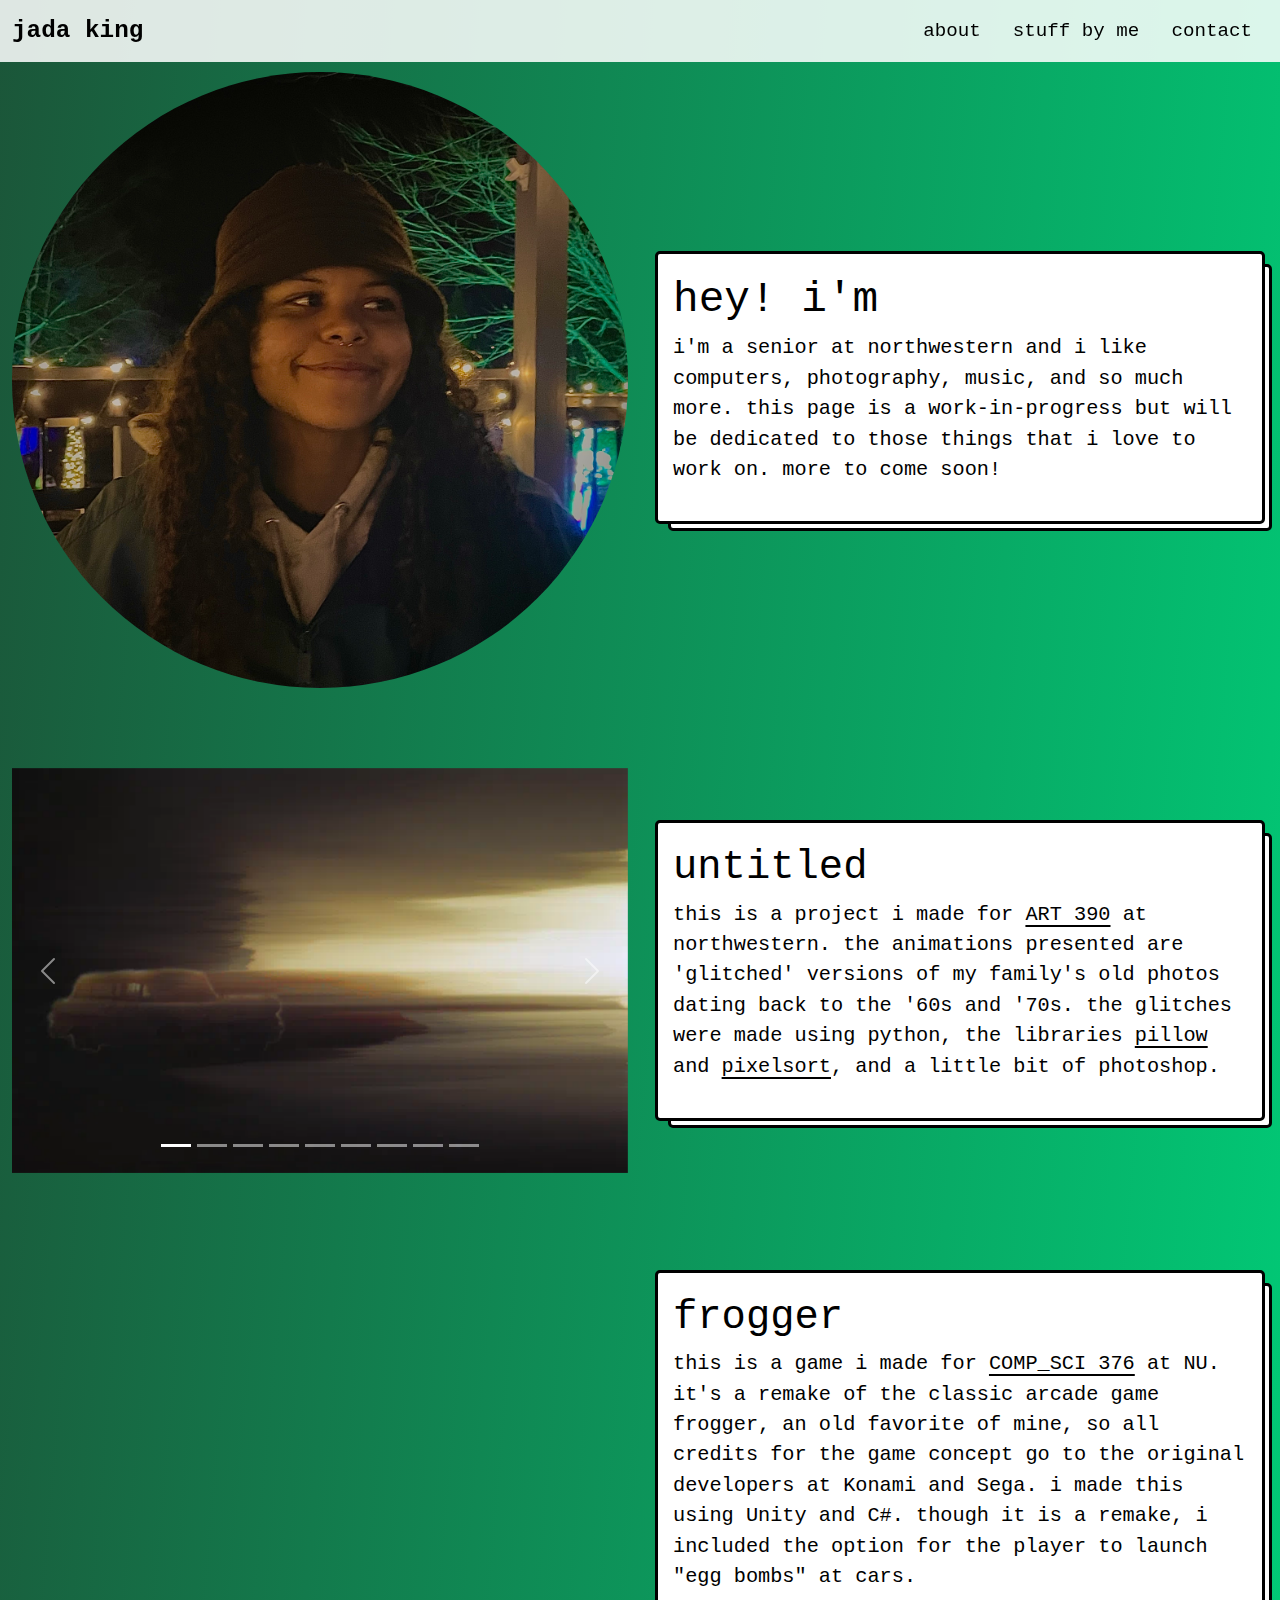
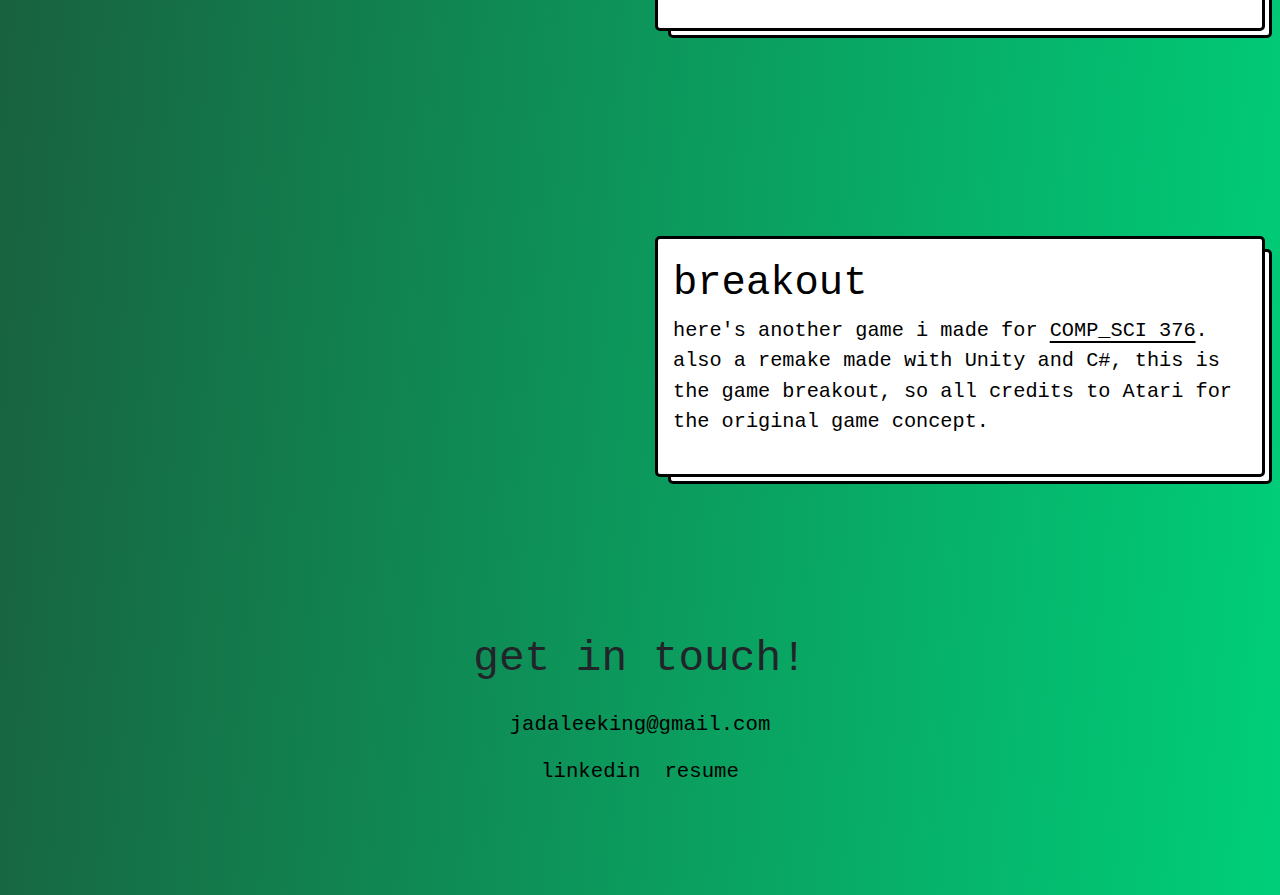
==== commit b3340901: "renamed title of page" ====
--- a/index.html
+++ b/index.html
@@ -1,7 +1,7 @@
 <!DOCTYPE html>
 <html>
     <head>
-        <title>Home - Jada King</title>
+        <title>Jada King</title>
 
         <!-- Bootstrap CSS -->
         <link href="https://cdn.jsdelivr.net/npm/bootstrap@5.3.3/dist/css/bootstrap.min.css" rel="stylesheet">
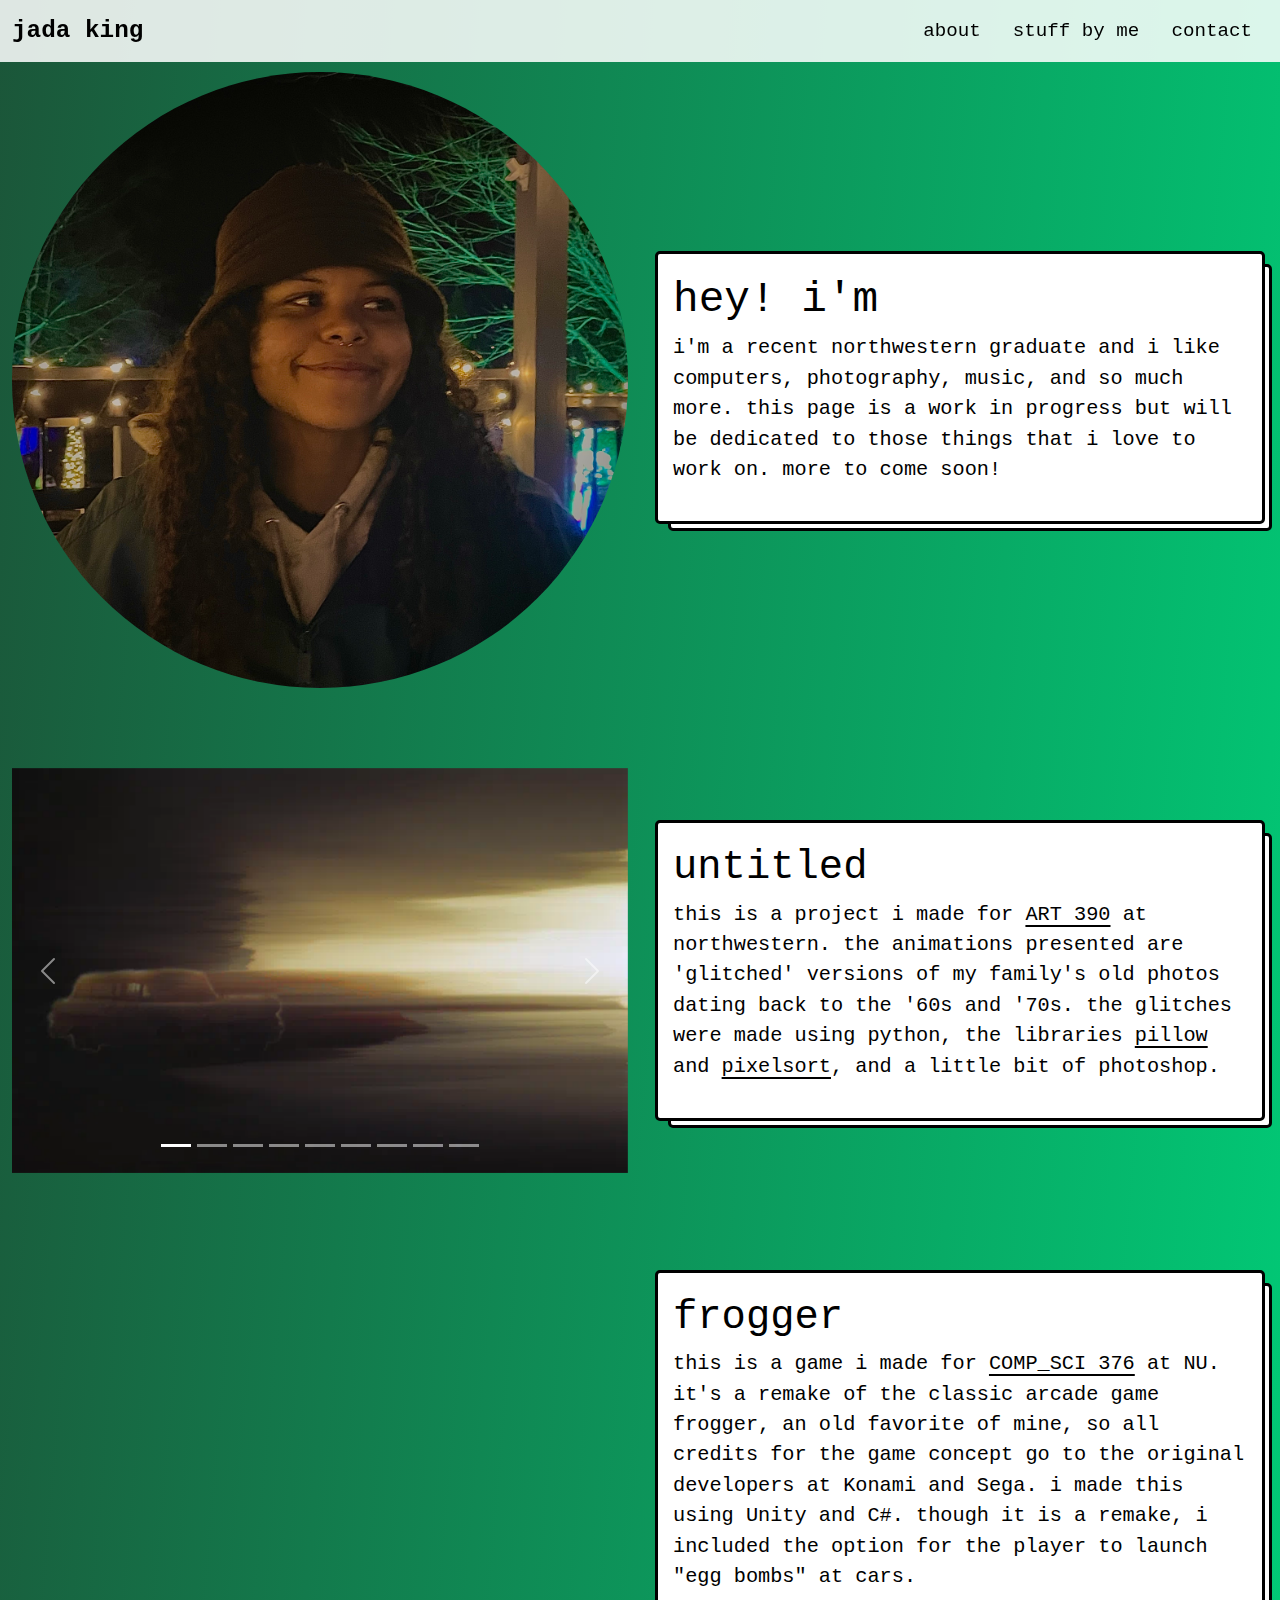
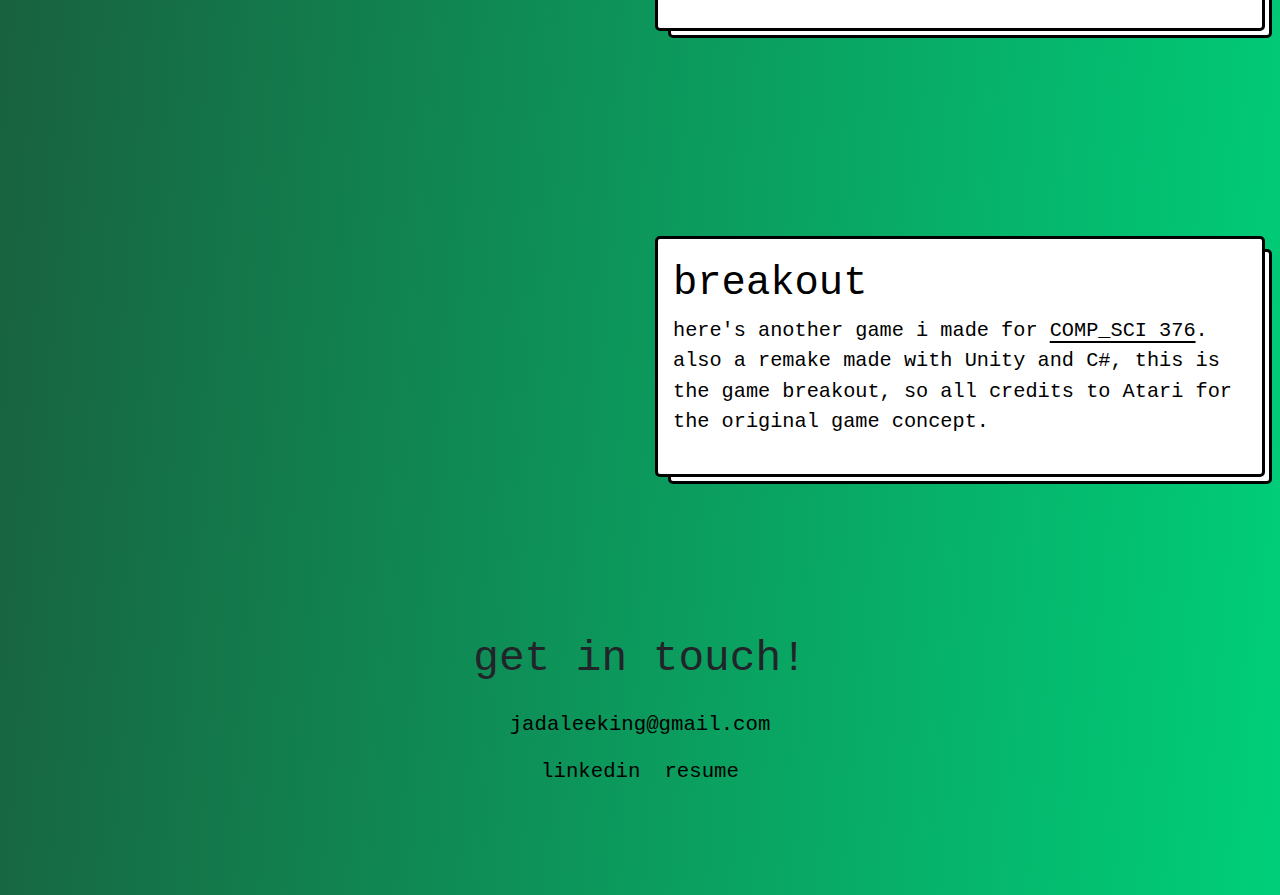
==== commit dc1a8d93: "rewording some content" ====
--- a/index.html
+++ b/index.html
@@ -58,8 +58,8 @@
                     <div class="col descr_border" >    <!-- col-lg-5 col-md-5 col-sm-11 col-11 m-auto descr_border -->
                         <!-- TODO: typing animation effect -->
                         <h1 class="type-animation">hey! i'm jada.</h1>   
-                        <p class="">i'm a senior at northwestern and i like computers, photography, music, and
-                            so much more. this page is a work-in-progress but will be dedicated
+                        <p class="">i'm a recent northwestern graduate and i like computers, photography, music, and
+                            so much more. this page is a work in progress but will be dedicated
                             to those things that i love to work on. more to come soon!</p>
                         <!-- <p>feel free to sign my guestbook while you're here :)</p> -->
                     </div>
